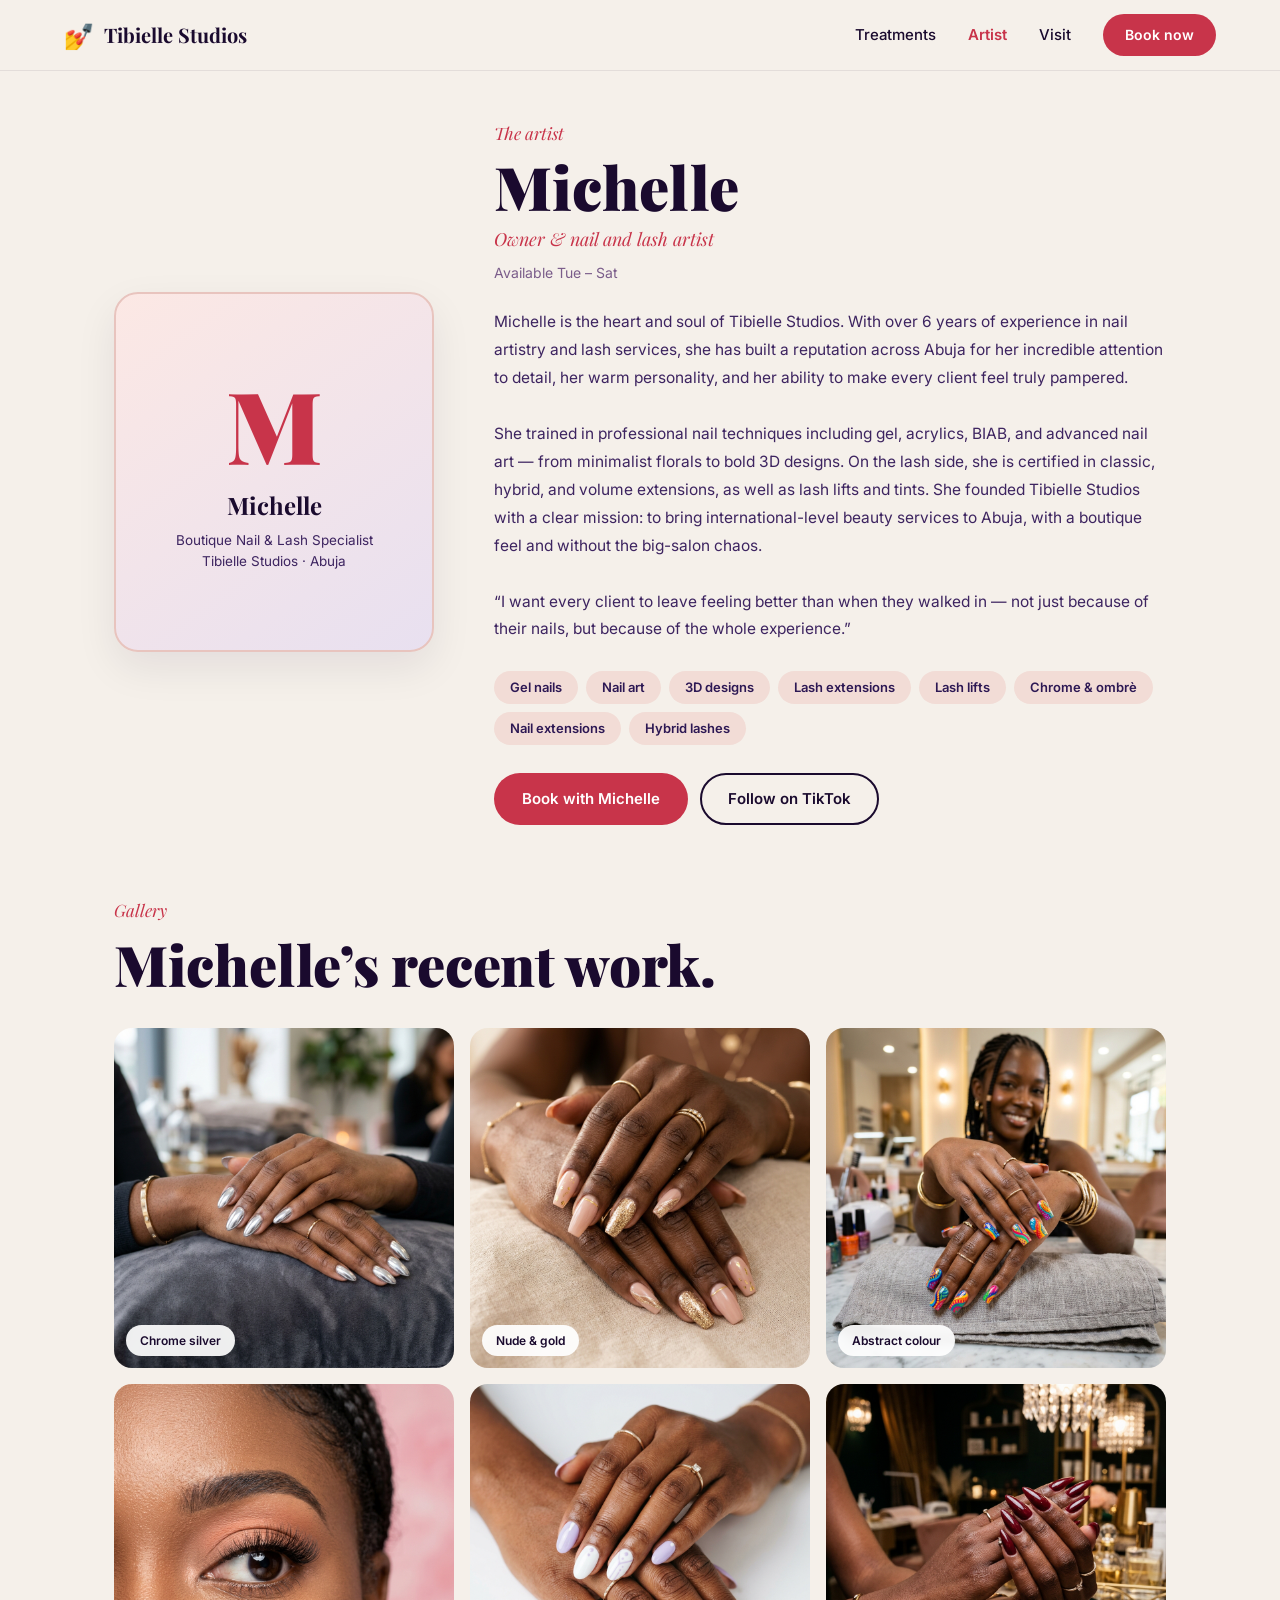
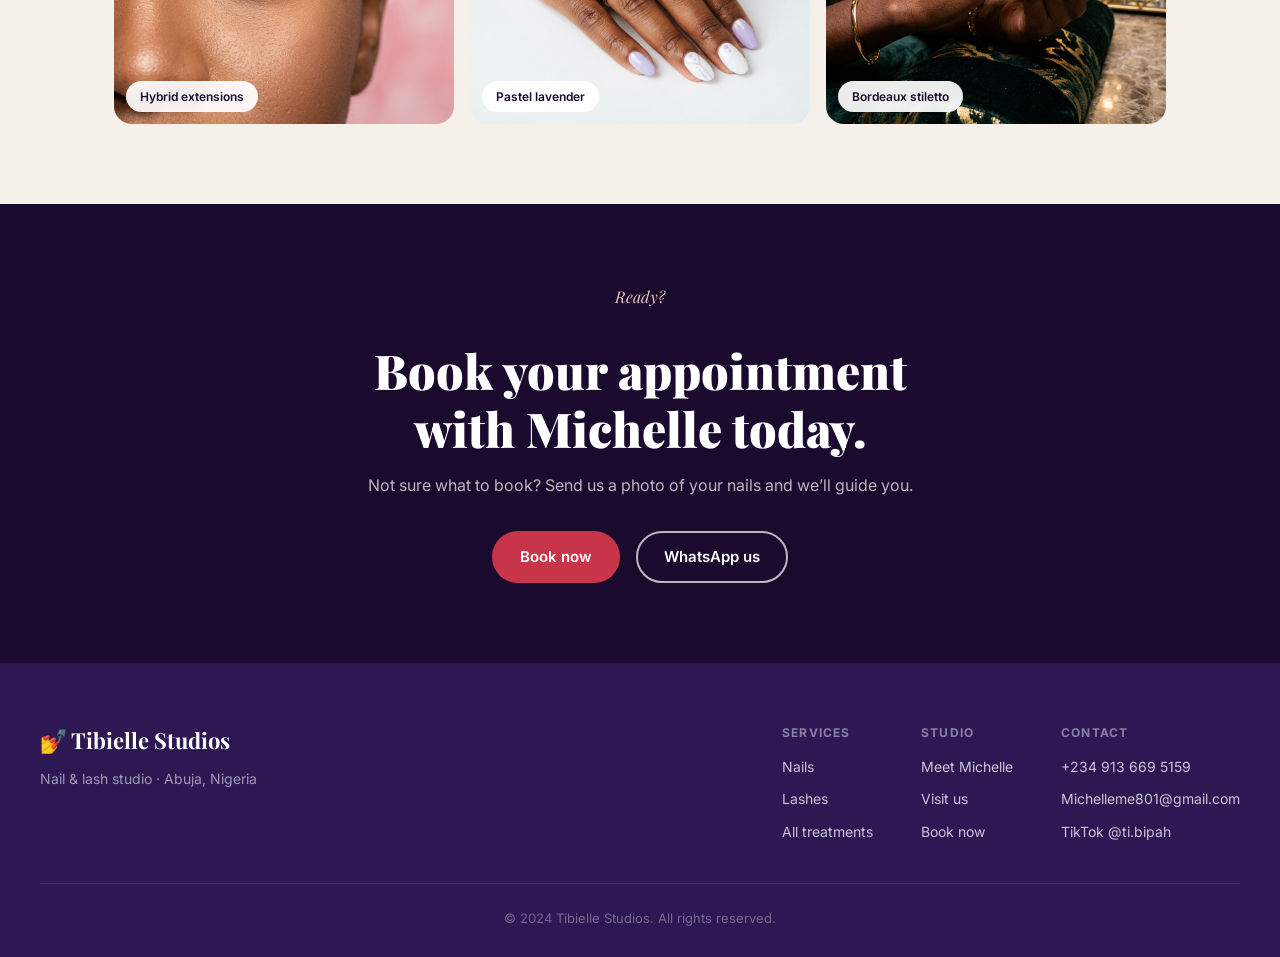
==== artist.html @ 49bf642e "Initial commit for Tibielle Studios Abuja" ====
<!DOCTYPE html>
<html lang="en">
<head>
  <meta charset="UTF-8"/>
  <meta name="viewport" content="width=device-width, initial-scale=1.0"/>
  <title>Meet Michelle – Tibielle Studios Abuja</title>
  <meta name="description" content="Meet Michelle, the owner and nail and lash artist behind Tibielle Studios Abuja. Over 6 years of experience in gel nails, nail art, and lash extensions."/>
  <link rel="preconnect" href="https://fonts.googleapis.com"/>
  <link rel="preconnect" href="https://fonts.gstatic.com" crossorigin/>
  <link href="https://fonts.googleapis.com/css2?family=Playfair+Display:ital,wght@0,400;0,700;0,900;1,400;1,700&family=Inter:wght@300;400;500;600&display=swap" rel="stylesheet"/>
  <link rel="stylesheet" href="style.css"/>
</head>
<body>
  <nav class="navbar" id="navbar">
    <div class="nav-container">
      <a href="index.html" class="nav-logo">
        <span class="logo-icon">&#x1F485;</span>
        <span class="logo-text">Tibielle Studios</span>
      </a>
      <div class="nav-links">
        <a href="treatments.html" class="nav-link">Treatments</a>
        <a href="artist.html" class="nav-link">Artist</a>
        <a href="visit.html" class="nav-link">Visit</a>
        <a href="mailto:Michelleme801@gmail.com?subject=Booking Request" class="nav-cta">Book now</a>
      </div>
      <button class="nav-hamburger" id="hamburger" aria-label="Menu">
        <span></span><span></span><span></span>
      </button>
    </div>
    <div class="mobile-menu" id="mobileMenu">
      <a href="treatments.html">Treatments</a>
      <a href="artist.html">Artist</a>
      <a href="visit.html">Visit</a>
      <a href="mailto:Michelleme801@gmail.com?subject=Booking Request" class="mobile-cta">Book now</a>
    </div>
  </nav>

  <div class="artist-page">
    <div class="artist-page-hero">
      <div class="artist-page-badge">
        <span class="monogram-letter">M</span>
        <h3>Michelle</h3>
        <p>Boutique Nail &amp; Lash Specialist<br/>Tibielle Studios &middot; Abuja</p>
      </div>
      <div class="artist-page-info">
        <p class="section-eyebrow">The artist</p>
        <h1>Michelle</h1>
        <p class="artist-role-tag">Owner &amp; nail and lash artist</p>
        <p class="artist-avail">Available Tue &ndash; Sat</p>
        <p class="artist-bio-long">
          Michelle is the heart and soul of Tibielle Studios. With over 6 years of experience in nail artistry and lash services, she has built a reputation across Abuja for her incredible attention to detail, her warm personality, and her ability to make every client feel truly pampered.
        </p>
        <p class="artist-bio-long">
          She trained in professional nail techniques including gel, acrylics, BIAB, and advanced nail art — from minimalist florals to bold 3D designs. On the lash side, she is certified in classic, hybrid, and volume extensions, as well as lash lifts and tints. She founded Tibielle Studios with a clear mission: to bring international-level beauty services to Abuja, with a boutique feel and without the big-salon chaos.
        </p>
        <p class="artist-bio-long">
          &ldquo;I want every client to leave feeling better than when they walked in &mdash; not just because of their nails, but because of the whole experience.&rdquo;
        </p>
        <div class="artist-specialties">
          <span class="specialty-tag">Gel nails</span>
          <span class="specialty-tag">Nail art</span>
          <span class="specialty-tag">3D designs</span>
          <span class="specialty-tag">Lash extensions</span>
          <span class="specialty-tag">Lash lifts</span>
          <span class="specialty-tag">Chrome &amp; ombr&egrave;</span>
          <span class="specialty-tag">Nail extensions</span>
          <span class="specialty-tag">Hybrid lashes</span>
        </div>
        <div style="display:flex;gap:12px;flex-wrap:wrap;">
          <a href="mailto:Michelleme801@gmail.com?subject=Booking Request – Tibielle Studios" class="btn-primary">Book with Michelle</a>
          <a href="https://www.tiktok.com/@ti.bipah" target="_blank" rel="noopener noreferrer" class="btn-outline">Follow on TikTok</a>
        </div>
      </div>
    </div>

    <section style="margin-top:40px;">
      <p class="section-eyebrow">Gallery</p>
      <h2 class="section-title" style="margin-bottom:32px;">Michelle&rsquo;s recent work.</h2>
      <div class="gallery-grid">
        <div class="gallery-item"><img src="gallery_1.jpg" alt="Chrome silver nails"/><span class="gallery-label">Chrome silver</span></div>
        <div class="gallery-item"><img src="gallery_2.jpg" alt="Nude and gold nails"/><span class="gallery-label">Nude &amp; gold</span></div>
        <div class="gallery-item"><img src="gallery_3.jpg" alt="Abstract nail art"/><span class="gallery-label">Abstract colour</span></div>
        <div class="gallery-item"><img src="gallery_4.jpg" alt="Hybrid lashes"/><span class="gallery-label">Hybrid extensions</span></div>
        <div class="gallery-item"><img src="gallery_5.jpg" alt="Lavender nails"/><span class="gallery-label">Pastel lavender</span></div>
        <div class="gallery-item"><img src="gallery_6.jpg" alt="Burgundy nails"/><span class="gallery-label">Bordeaux stiletto</span></div>
      </div>
    </section>
  </div>

  <section class="cta-band">
    <div class="cta-content">
      <p class="section-eyebrow">Ready?</p>
      <h2>Book your appointment<br/>with Michelle today.</h2>
      <p>Not sure what to book? Send us a photo of your nails and we&rsquo;ll guide you.</p>
      <div class="cta-actions">
        <a href="mailto:Michelleme801@gmail.com?subject=Booking Request – Tibielle Studios" class="btn-primary">Book now</a>
        <a href="https://wa.me/2349136695159" target="_blank" rel="noopener noreferrer" class="btn-outline-light">WhatsApp us</a>
      </div>
    </div>
  </section>

  <footer class="footer">
    <div class="footer-top">
      <div class="footer-brand">
        <a href="index.html" class="footer-logo">&#x1F485; Tibielle Studios</a>
        <p>Nail &amp; lash studio &middot; Abuja, Nigeria</p>
      </div>
      <div class="footer-links">
        <div class="footer-col">
          <h5>Services</h5>
          <a href="treatments.html#nails">Nails</a>
          <a href="treatments.html#lashes">Lashes</a>
          <a href="treatments.html">All treatments</a>
        </div>
        <div class="footer-col">
          <h5>Studio</h5>
          <a href="artist.html">Meet Michelle</a>
          <a href="visit.html">Visit us</a>
          <a href="mailto:Michelleme801@gmail.com?subject=Booking Request">Book now</a>
        </div>
        <div class="footer-col">
          <h5>Contact</h5>
          <a href="tel:+2349136695159">+234 913 669 5159</a>
          <a href="mailto:Michelleme801@gmail.com">Michelleme801@gmail.com</a>
          <a href="https://www.tiktok.com/@ti.bipah" target="_blank" rel="noopener noreferrer">TikTok @ti.bipah</a>
        </div>
      </div>
    </div>
    <div class="footer-bottom">
      <p>&copy; 2024 Tibielle Studios. All rights reserved.</p>
    </div>
  </footer>
  <script src="main.js"></script>
</body>
</html>
---- style.css ----
/* =============================================
   TIBIELLE STUDIOS – style.css
   Nigerian nail & lash studio website
   ============================================= */

*, *::before, *::after { box-sizing: border-box; margin: 0; padding: 0; }

:root {
  --cream:   #f5f0ea;
  --blush:   #f2dcd6;
  --rose:    #e8c4be;
  --pink-bg: #f9d4ce;
  --card-bg: #fce8e4;
  --purple-bg: #e8e0f0;
  --dark:    #1a0a2e;
  --dark-mid: #2d1854;
  --accent:  #c8344a;
  --accent-hover: #a82038;
  --text-body: #3d2460;
  --text-light: #7a5c8a;
  --white: #ffffff;
  --font-serif: 'Playfair Display', Georgia, serif;
  --font-sans:  'Inter', system-ui, sans-serif;
  --radius: 18px;
  --radius-sm: 10px;
  --shadow: 0 4px 24px rgba(26,10,46,0.08);
  --shadow-hover: 0 8px 40px rgba(26,10,46,0.15);
}

html { scroll-behavior: smooth; }

body {
  font-family: var(--font-sans);
  background-color: var(--cream);
  color: var(--dark);
  overflow-x: hidden;
  line-height: 1.6;
}

img { display: block; width: 100%; height: 100%; object-fit: cover; }
a { text-decoration: none; color: inherit; }

/* ---- BUTTONS ---- */
.btn-primary {
  display: inline-flex; align-items: center; justify-content: center;
  background: var(--accent); color: var(--white);
  padding: 13px 28px; border-radius: 50px;
  font-family: var(--font-sans); font-weight: 600; font-size: 15px;
  transition: background 0.25s, transform 0.2s, box-shadow 0.25s;
  border: none; cursor: pointer;
}
.btn-primary:hover {
  background: var(--accent-hover); transform: translateY(-2px);
  box-shadow: 0 6px 20px rgba(200,52,74,0.35);
}
.btn-outline {
  display: inline-flex; align-items: center; justify-content: center;
  background: transparent; color: var(--dark);
  padding: 12px 26px; border-radius: 50px;
  font-family: var(--font-sans); font-weight: 600; font-size: 15px;
  border: 2px solid var(--dark);
  transition: background 0.25s, color 0.25s, transform 0.2s;
}
.btn-outline:hover { background: var(--dark); color: var(--white); transform: translateY(-2px); }
.btn-outline-dark {
  display: inline-flex; align-items: center; justify-content: center;
  background: transparent; color: var(--dark);
  padding: 11px 24px; border-radius: 50px;
  font-family: var(--font-sans); font-weight: 600; font-size: 14px;
  border: 2px solid var(--dark);
  transition: background 0.25s, color 0.25s, transform 0.2s;
  white-space: nowrap;
}
.btn-outline-dark:hover { background: var(--dark); color: var(--white); transform: translateY(-2px); }
.btn-outline-light {
  display: inline-flex; align-items: center; justify-content: center;
  background: transparent; color: var(--white);
  padding: 12px 26px; border-radius: 50px;
  font-family: var(--font-sans); font-weight: 600; font-size: 15px;
  border: 2px solid rgba(255,255,255,0.7);
  transition: background 0.25s, transform 0.2s;
}
.btn-outline-light:hover { background: rgba(255,255,255,0.15); transform: translateY(-2px); }

/* ---- SHARED TEXT ---- */
.section-eyebrow {
  font-family: var(--font-serif); font-style: italic;
  color: var(--accent); font-size: 17px; margin-bottom: 8px;
}
.section-title {
  font-family: var(--font-serif); font-weight: 900;
  font-size: clamp(32px, 5vw, 56px);
  color: var(--dark); line-height: 1.15;
  margin-bottom: 16px;
}

/* =============================================
   NAVBAR
   ============================================= */
.navbar {
  position: fixed; top: 0; left: 0; right: 0; z-index: 100;
  background: rgba(245,240,234,0.92);
  backdrop-filter: blur(12px);
  border-bottom: 1px solid rgba(26,10,46,0.08);
  transition: box-shadow 0.3s;
}
.navbar.scrolled { box-shadow: var(--shadow); }
.nav-container {
  max-width: 1200px; margin: 0 auto;
  display: flex; align-items: center; justify-content: space-between;
  padding: 14px 24px;
}
.nav-logo {
  display: flex; align-items: center; gap: 10px;
  font-family: var(--font-serif); font-size: 20px; font-weight: 700;
  color: var(--dark); transition: opacity 0.2s;
}
.nav-logo:hover { opacity: 0.75; }
.logo-icon { font-size: 24px; }
.nav-links { display: flex; align-items: center; gap: 32px; }
.nav-link {
  font-size: 15px; font-weight: 500; color: var(--dark);
  transition: color 0.2s; position: relative;
}
.nav-link::after {
  content: ''; position: absolute; bottom: -2px; left: 0; right: 0;
  height: 2px; background: var(--accent); transform: scaleX(0);
  transition: transform 0.25s;
}
.nav-link:hover { color: var(--accent); }
.nav-link:hover::after { transform: scaleX(1); }
.nav-cta {
  background: var(--accent); color: var(--white);
  padding: 10px 22px; border-radius: 50px;
  font-size: 14px; font-weight: 600;
  transition: background 0.25s, transform 0.2s;
}
.nav-cta:hover { background: var(--accent-hover); transform: translateY(-1px); }

.nav-hamburger {
  display: none; flex-direction: column; gap: 5px;
  background: none; border: none; cursor: pointer; padding: 4px;
}
.nav-hamburger span {
  display: block; width: 22px; height: 2px;
  background: var(--dark); border-radius: 2px;
  transition: transform 0.3s, opacity 0.3s;
}
.mobile-menu {
  display: none; flex-direction: column; gap: 0;
  background: var(--cream); border-top: 1px solid rgba(26,10,46,0.08);
  padding: 12px 24px 20px;
  animation: slideDown 0.25s ease;
}
.mobile-menu a {
  padding: 13px 0; font-size: 16px; font-weight: 500;
  border-bottom: 1px solid rgba(26,10,46,0.06);
  color: var(--dark); transition: color 0.2s;
}
.mobile-menu a:hover { color: var(--accent); }
.mobile-menu .mobile-cta {
  margin-top: 12px; background: var(--accent); color: var(--white);
  text-align: center; padding: 13px; border-radius: 50px;
  border-bottom: none; font-weight: 600;
}
@keyframes slideDown { from { opacity:0; transform: translateY(-8px); } to { opacity:1; transform:translateY(0); } }

/* =============================================
   HERO
   ============================================= */
.hero {
  min-height: 100vh; padding-top: 80px;
  display: flex; align-items: center;
  max-width: 1200px; margin: 0 auto;
  padding-left: 24px; padding-right: 24px;
  gap: 48px;
}
.hero-content { flex: 1; max-width: 560px; }
.open-badge {
  display: inline-flex; align-items: center; gap: 8px;
  background: var(--white); border: 1px solid rgba(26,10,46,0.1);
  padding: 8px 16px; border-radius: 50px;
  font-size: 14px; font-weight: 500; margin-bottom: 20px;
}
.open-dot {
  width: 8px; height: 8px; border-radius: 50%;
  background: #22c55e; box-shadow: 0 0 0 3px rgba(34,197,94,0.25);
  animation: pulse 2s infinite;
}
@keyframes pulse { 0%,100% { box-shadow: 0 0 0 3px rgba(34,197,94,0.25); } 50% { box-shadow: 0 0 0 6px rgba(34,197,94,0.1); } }
.hero-sub {
  font-family: var(--font-serif); font-style: italic;
  color: var(--accent); font-size: 18px; margin-bottom: 12px;
}
.hero-title {
  font-family: var(--font-serif); font-weight: 900;
  font-size: clamp(40px, 6vw, 72px);
  color: var(--dark); line-height: 1.1; margin-bottom: 20px;
}
.hero-desc {
  font-size: 16px; color: var(--text-body);
  line-height: 1.7; margin-bottom: 32px; max-width: 460px;
}
.hero-actions { display: flex; gap: 12px; flex-wrap: wrap; margin-bottom: 20px; }
.hero-note {
  display: flex; align-items: center; gap: 8px;
  font-size: 13px; color: var(--text-light);
}
.dot-red { width: 8px; height: 8px; border-radius: 50%; background: var(--accent); flex-shrink: 0; }

.hero-image-wrap {
  flex: 1; max-width: 520px; position: relative;
  border-radius: 24px; overflow: visible;
}
.hero-img {
  border-radius: 24px; aspect-ratio: 3/4;
  object-fit: cover; width: 100%;
  box-shadow: 0 20px 60px rgba(26,10,46,0.15);
  transition: transform 0.4s;
}
.hero-img:hover { transform: scale(1.01); }
.hero-badge {
  position: absolute; top: 40px; left: -30px; z-index: 10;
  background: var(--accent); color: var(--white);
  border-radius: 50%; width: 110px; height: 110px;
  display: flex; flex-direction: column; align-items: center; justify-content: center;
  box-shadow: 0 8px 24px rgba(200,52,74,0.35);
  animation: float 3s ease-in-out infinite;
}
@keyframes float { 0%,100% { transform: translateY(0); } 50% { transform: translateY(-8px); } }
.badge-label { font-size: 9px; font-weight: 700; letter-spacing: 1px; text-transform: uppercase; }
.badge-price { font-family: var(--font-serif); font-size: 28px; font-weight: 900; line-height: 1; }

/* =============================================
   MARQUEE
   ============================================= */
.marquee-section {
  background: var(--blush); padding: 18px 0;
  display: flex; align-items: center; gap: 20px;
  overflow: hidden;
}
.marquee-label {
  font-family: var(--font-serif); font-style: italic;
  font-size: 16px; color: var(--dark-mid);
  white-space: nowrap; padding-left: 32px; flex-shrink: 0;
}
.marquee-track { overflow: hidden; flex: 1; }
.marquee-inner {
  display: flex; gap: 0; white-space: nowrap;
  animation: marquee 28s linear infinite;
}
.marquee-inner span {
  padding: 0 24px; font-size: 14px; font-weight: 500; color: var(--text-body);
  border-right: 1px solid rgba(26,10,46,0.12);
}
@keyframes marquee { from { transform: translateX(0); } to { transform: translateX(-50%); } }

/* =============================================
   SERVICES SECTION
   ============================================= */
.services-section {
  max-width: 1200px; margin: 0 auto;
  padding: 80px 24px;
}
.services-grid {
  display: grid; grid-template-columns: 1fr 1fr;
  gap: 24px; margin-top: 32px;
}
.service-card {
  background: var(--card-bg); border-radius: var(--radius);
  overflow: hidden; transition: transform 0.3s, box-shadow 0.3s;
  display: flex; flex-direction: column;
}
.service-card:hover { transform: translateY(-6px); box-shadow: var(--shadow-hover); }
.service-img-wrap { height: 240px; overflow: hidden; }
.service-img-wrap img { transition: transform 0.4s; }
.service-card:hover .service-img-wrap img { transform: scale(1.05); }
.service-info { padding: 24px; flex: 1; display: flex; flex-direction: column; gap: 8px; }
.service-info h3 {
  font-family: var(--font-serif); font-weight: 700;
  font-size: 22px; color: var(--dark);
}
.service-info p { font-size: 14px; color: var(--text-body); line-height: 1.6; }
.service-footer {
  display: flex; justify-content: space-between; align-items: center;
  margin-top: auto; padding-top: 16px;
}
.service-price { font-family: var(--font-serif); font-weight: 700; color: var(--accent); font-size: 18px; }
.service-link { font-size: 14px; font-weight: 600; color: var(--dark); transition: color 0.2s; }
.service-link:hover { color: var(--accent); }

/* =============================================
   POPULAR TREATMENTS
   ============================================= */
.popular-section {
  background: var(--purple-bg); padding: 80px 0;
}
.popular-header {
  max-width: 1200px; margin: 0 auto;
  padding: 0 24px; display: flex;
  justify-content: space-between; align-items: flex-end;
  margin-bottom: 36px; gap: 16px;
}
.popular-title {
  font-family: var(--font-serif); font-weight: 900;
  font-size: clamp(28px, 4.5vw, 48px); color: var(--dark); line-height: 1.2;
}
.popular-grid {
  max-width: 1200px; margin: 0 auto;
  padding: 0 24px;
  display: grid; grid-template-columns: repeat(3, 1fr);
  gap: 18px;
}
.popular-card {
  background: var(--white); border-radius: var(--radius);
  padding: 24px; display: flex; flex-direction: column; gap: 10px;
  transition: transform 0.3s, box-shadow 0.3s;
}
.popular-card:hover { transform: translateY(-4px); box-shadow: var(--shadow-hover); }
.popular-card h4 {
  font-family: var(--font-serif); font-weight: 700;
  font-size: 18px; color: var(--dark);
}
.popular-card p { font-size: 13.5px; color: var(--text-body); line-height: 1.6; flex: 1; }
.popular-footer {
  display: flex; justify-content: space-between; align-items: center;
  margin-top: auto; padding-top: 12px;
}
.popular-price { font-family: var(--font-serif); font-weight: 700; color: var(--accent); font-size: 20px; }
.popular-time {
  background: var(--blush); padding: 5px 12px; border-radius: 50px;
  font-size: 12px; font-weight: 600; color: var(--text-body);
}

/* =============================================
   ARTIST SECTION
   ============================================= */
.artist-section {
  max-width: 1200px; margin: 0 auto; padding: 80px 24px;
}
.artist-header {
  display: flex; flex-wrap: wrap; align-items: flex-end;
  justify-content: space-between; gap: 16px; margin-bottom: 48px;
}
.artist-card-single {
  background: var(--card-bg); border-radius: var(--radius);
  display: flex; align-items: center; gap: 48px; padding: 48px;
  transition: box-shadow 0.3s;
}
.artist-avatar {
  width: 200px; height: 200px; border-radius: 50%;
  flex-shrink: 0;
}
.artist-monogram {
  width: 200px; height: 200px; border-radius: 50%;
  background: linear-gradient(135deg, #fce8e4 0%, #e8e0f0 100%);
  display: flex; flex-direction: column; align-items: center; justify-content: center;
  border: 4px solid var(--white);
  box-shadow: 0 10px 30px rgba(26,10,46,0.1);
  flex-shrink: 0; color: var(--dark); text-align: center;
}
.monogram-letter {
  font-family: var(--font-serif); font-size: 72px; font-weight: 900;
  color: var(--accent); line-height: 1; margin-bottom: 2px;
}
.monogram-subtitle {
  font-size: 11px; font-weight: 700; text-transform: uppercase;
  letter-spacing: 2px; color: var(--text-body);
}
.artist-page-badge {
  width: 320px; height: 360px; border-radius: 24px;
  background: linear-gradient(145deg, var(--card-bg) 0%, var(--purple-bg) 100%);
  display: flex; flex-direction: column; align-items: center; justify-content: center;
  padding: 36px 28px; text-align: center; border: 2px solid var(--rose);
  flex-shrink: 0; box-shadow: 0 16px 40px rgba(26,10,46,0.08);
}
.artist-page-badge .monogram-letter {
  font-family: var(--font-serif); font-size: 100px; font-weight: 900;
  color: var(--accent); line-height: 1; margin-bottom: 12px;
}
.artist-page-badge h3 {
  font-family: var(--font-serif); font-size: 24px; font-weight: 700;
  color: var(--dark); margin-bottom: 6px;
}
.artist-page-badge p {
  font-size: 13.5px; color: var(--text-body); line-height: 1.5;
}
.artist-details h3 {
  font-family: var(--font-serif); font-weight: 900;
  font-size: 32px; color: var(--dark); margin-bottom: 4px;
}
.artist-role {
  font-family: var(--font-serif); font-style: italic;
  color: var(--accent); font-size: 17px; margin-bottom: 4px;
}
.artist-schedule { font-size: 14px; color: var(--text-light); margin-bottom: 16px; }
.artist-bio { font-size: 15px; color: var(--text-body); line-height: 1.7; margin-bottom: 24px; }

/* =============================================
   GALLERY
   ============================================= */
.gallery-section { max-width: 1200px; margin: 0 auto; padding: 80px 24px; }
.gallery-header {
  display: flex; flex-wrap: wrap; align-items: flex-end;
  justify-content: space-between; gap: 16px; margin-bottom: 32px;
}
.gallery-title {
  font-family: var(--font-serif); font-weight: 900;
  font-size: clamp(32px, 5vw, 52px); color: var(--dark);
}
.gallery-grid {
  display: grid;
  grid-template-columns: repeat(3, 1fr);
  grid-template-rows: auto auto;
  gap: 16px;
}
.gallery-item {
  border-radius: var(--radius); overflow: hidden;
  position: relative; aspect-ratio: 1/1;
  transition: transform 0.3s, box-shadow 0.3s;
}
.gallery-item:hover { transform: scale(1.02); box-shadow: var(--shadow-hover); z-index: 2; }
.gallery-item img { height: 100%; transition: transform 0.4s; }
.gallery-item:hover img { transform: scale(1.06); }
.gallery-label {
  position: absolute; bottom: 12px; left: 12px;
  background: rgba(255,255,255,0.92); backdrop-filter: blur(4px);
  padding: 6px 14px; border-radius: 50px;
  font-size: 12px; font-weight: 600; color: var(--dark);
}

/* =============================================
   CTA BAND
   ============================================= */
.cta-band {
  background: var(--dark); padding: 80px 24px;
  text-align: center;
}
.cta-content { max-width: 600px; margin: 0 auto; }
.cta-band .section-eyebrow { color: var(--rose); }
.cta-band h2 {
  font-family: var(--font-serif); font-weight: 900;
  font-size: clamp(28px, 4.5vw, 48px); color: var(--white);
  margin: 8px 0 16px; line-height: 1.2;
}
.cta-band p { font-size: 16px; color: rgba(255,255,255,0.7); margin-bottom: 32px; }
.cta-actions { display: flex; justify-content: center; gap: 16px; flex-wrap: wrap; }

/* =============================================
   FOOTER
   ============================================= */
.footer {
  background: var(--dark-mid); padding: 60px 24px 28px;
}
.footer-top {
  max-width: 1200px; margin: 0 auto;
  display: flex; gap: 60px; flex-wrap: wrap;
  padding-bottom: 40px;
  border-bottom: 1px solid rgba(255,255,255,0.1);
  margin-bottom: 24px;
}
.footer-brand { flex: 1; min-width: 200px; }
.footer-logo {
  font-family: var(--font-serif); font-size: 22px; font-weight: 700;
  color: var(--white); display: flex; align-items: center; gap: 8px;
  margin-bottom: 10px;
}
.footer-brand p { font-size: 14px; color: rgba(255,255,255,0.55); }
.footer-links { display: flex; gap: 48px; flex-wrap: wrap; }
.footer-col { display: flex; flex-direction: column; gap: 10px; }
.footer-col h5 {
  font-size: 12px; font-weight: 700; text-transform: uppercase;
  letter-spacing: 1.2px; color: rgba(255,255,255,0.45); margin-bottom: 4px;
}
.footer-col a {
  font-size: 14px; color: rgba(255,255,255,0.75);
  transition: color 0.2s;
}
.footer-col a:hover { color: var(--white); }
.footer-bottom {
  max-width: 1200px; margin: 0 auto;
  font-size: 13px; color: rgba(255,255,255,0.35); text-align: center;
}

/* =============================================
   TREATMENTS PAGE
   ============================================= */
.page-hero {
  background: var(--cream);
  padding: 120px 24px 60px;
  max-width: 1200px; margin: 0 auto;
  display: flex; align-items: flex-start; gap: 48px;
}
.page-hero-left { flex: 1; }
.page-hero-right {
  background: var(--card-bg); border-radius: var(--radius);
  padding: 32px; max-width: 360px; width: 100%;
}
.page-hero-right h3 {
  font-family: var(--font-serif); font-weight: 700;
  font-size: 22px; margin-bottom: 16px; color: var(--dark);
}
.page-hero-right ul { list-style: none; display: flex; flex-direction: column; gap: 12px; }
.page-hero-right li {
  display: flex; gap: 10px; font-size: 14px;
  color: var(--text-body); align-items: flex-start; line-height: 1.5;
}
.page-hero-right li::before { content: "●"; color: var(--accent); flex-shrink: 0; font-size: 10px; margin-top: 3px; }
.page-hero-right .btn-primary { width: 100%; margin-top: 20px; justify-content: center; }

.treatments-body { max-width: 1200px; margin: 0 auto; padding: 0 24px 80px; }
.treatment-category { margin-bottom: 56px; }
.treatment-category-title {
  font-family: var(--font-serif); font-style: italic;
  color: var(--accent); font-size: 18px; margin-bottom: 16px;
}
.treatment-category h2 {
  font-family: var(--font-serif); font-weight: 900;
  font-size: clamp(28px, 4vw, 42px); color: var(--dark);
  margin-bottom: 28px; line-height: 1.15;
}
.treatment-grid { display: grid; grid-template-columns: 1fr 1fr; gap: 16px; }
.treatment-card {
  background: var(--purple-bg); border-radius: var(--radius);
  padding: 28px; transition: transform 0.3s, box-shadow 0.3s;
}
.treatment-card:hover { transform: translateY(-3px); box-shadow: var(--shadow-hover); }
.treatment-card-header {
  display: flex; justify-content: space-between;
  align-items: flex-start; margin-bottom: 10px;
}
.treatment-card h4 {
  font-family: var(--font-serif); font-weight: 700;
  font-size: 18px; color: var(--dark); max-width: 75%;
}
.treatment-card .t-price {
  font-family: var(--font-serif); font-weight: 700;
  color: var(--accent); font-size: 20px; white-space: nowrap;
}
.t-time {
  display: inline-block; background: var(--blush);
  padding: 4px 12px; border-radius: 50px;
  font-size: 12px; font-weight: 600; color: var(--text-body);
  margin-bottom: 12px;
}
.treatment-card p { font-size: 14px; color: var(--text-body); line-height: 1.6; margin-bottom: 14px; }
.aftercare-block {
  background: var(--blush); border-radius: 10px;
  padding: 12px 14px;
}
.aftercare-block span {
  display: block; font-size: 10px; font-weight: 700;
  letter-spacing: 1.5px; text-transform: uppercase;
  color: var(--accent); margin-bottom: 4px;
}
.aftercare-block p { font-size: 13px; color: var(--text-body); margin: 0; }

/* =============================================
   ARTIST PAGE
   ============================================= */
.artist-page {
  max-width: 1100px; margin: 0 auto;
  padding: 120px 24px 80px;
}
.artist-page-hero {
  display: flex; gap: 60px; align-items: center;
  margin-bottom: 72px;
}
.artist-page-img {
  width: 320px; height: 380px; border-radius: 24px; overflow: hidden;
  flex-shrink: 0; box-shadow: 0 16px 48px rgba(26,10,46,0.15);
}
.artist-page-info {}
.artist-page-info .section-eyebrow { margin-bottom: 6px; }
.artist-page-info h1 {
  font-family: var(--font-serif); font-weight: 900;
  font-size: clamp(36px, 5vw, 60px); color: var(--dark);
  line-height: 1.1; margin-bottom: 6px;
}
.artist-role-tag {
  font-family: var(--font-serif); font-style: italic;
  color: var(--accent); font-size: 18px; margin-bottom: 8px;
}
.artist-avail {
  font-size: 14px; color: var(--text-light); margin-bottom: 24px;
}
.artist-bio-long {
  font-size: 15.5px; color: var(--text-body);
  line-height: 1.8; margin-bottom: 28px;
}
.artist-specialties {
  display: flex; flex-wrap: wrap; gap: 8px; margin-bottom: 28px;
}
.specialty-tag {
  background: var(--blush); color: var(--dark-mid);
  padding: 6px 16px; border-radius: 50px;
  font-size: 13px; font-weight: 600;
}

/* =============================================
   VISIT PAGE
   ============================================= */
.visit-page { max-width: 1200px; margin: 0 auto; padding: 120px 24px 80px; }
.visit-grid { display: grid; grid-template-columns: 1fr 1fr; gap: 40px; margin-top: 48px; }
.visit-info-card {
  background: var(--card-bg); border-radius: var(--radius);
  padding: 36px;
}
.visit-info-card h3 {
  font-family: var(--font-serif); font-weight: 700;
  font-size: 22px; color: var(--dark); margin-bottom: 16px;
}
.visit-detail {
  display: flex; gap: 14px; margin-bottom: 16px; align-items: flex-start;
}
.visit-detail-icon { font-size: 20px; flex-shrink: 0; line-height: 1.4; }
.visit-detail-text h4 { font-size: 14px; font-weight: 600; color: var(--dark); margin-bottom: 2px; }
.visit-detail-text p, .visit-detail-text a {
  font-size: 14px; color: var(--text-body); line-height: 1.5;
}
.visit-detail-text a:hover { color: var(--accent); }
.hours-table { width: 100%; border-collapse: collapse; margin-top: 8px; }
.hours-table tr { border-bottom: 1px solid rgba(26,10,46,0.08); }
.hours-table td {
  padding: 8px 0; font-size: 14px; color: var(--text-body);
}
.hours-table td:last-child { text-align: right; font-weight: 600; }
.map-placeholder {
  background: var(--purple-bg); border-radius: var(--radius);
  height: 380px; display: flex; align-items: center; justify-content: center;
  flex-direction: column; gap: 12px; color: var(--text-light);
}
.map-placeholder span { font-size: 40px; }
.map-placeholder p { font-size: 15px; font-weight: 500; }

/* =============================================
   RESPONSIVE
   ============================================= */
@media (max-width: 900px) {
  .nav-links { display: none; }
  .nav-hamburger { display: flex; }
  .mobile-menu.open { display: flex; }

  .hero { flex-direction: column; min-height: auto; padding-top: 100px; padding-bottom: 40px; }
  .hero-content { max-width: 100%; }
  .hero-image-wrap { max-width: 100%; }
  .hero-badge { left: 10px; top: 20px; width: 90px; height: 90px; }
  .badge-price { font-size: 22px; }

  .services-grid { grid-template-columns: 1fr; }
  .popular-grid { grid-template-columns: 1fr 1fr; }
  .gallery-grid { grid-template-columns: 1fr 1fr; }

  .artist-card-single { flex-direction: column; align-items: flex-start; gap: 24px; padding: 28px; }
  .artist-avatar { width: 160px; height: 160px; }

  .page-hero { flex-direction: column; }
  .page-hero-right { max-width: 100%; }
  .treatment-grid { grid-template-columns: 1fr; }

  .artist-page-hero { flex-direction: column; }
  .artist-page-img { width: 100%; height: 300px; }

  .visit-grid { grid-template-columns: 1fr; }
  .footer-top { flex-direction: column; gap: 32px; }
  .footer-links { gap: 28px; }
}

@media (max-width: 600px) {
  .popular-grid { grid-template-columns: 1fr; }
  .gallery-grid { grid-template-columns: 1fr; }
  .popular-header { flex-direction: column; align-items: flex-start; }
  .artist-header { flex-direction: column; align-items: flex-start; }
  .gallery-header { flex-direction: column; align-items: flex-start; }
  .page-hero { padding-top: 100px; }
  .hero-title { font-size: 38px; }
  .cta-band h2 { font-size: 26px; }
}
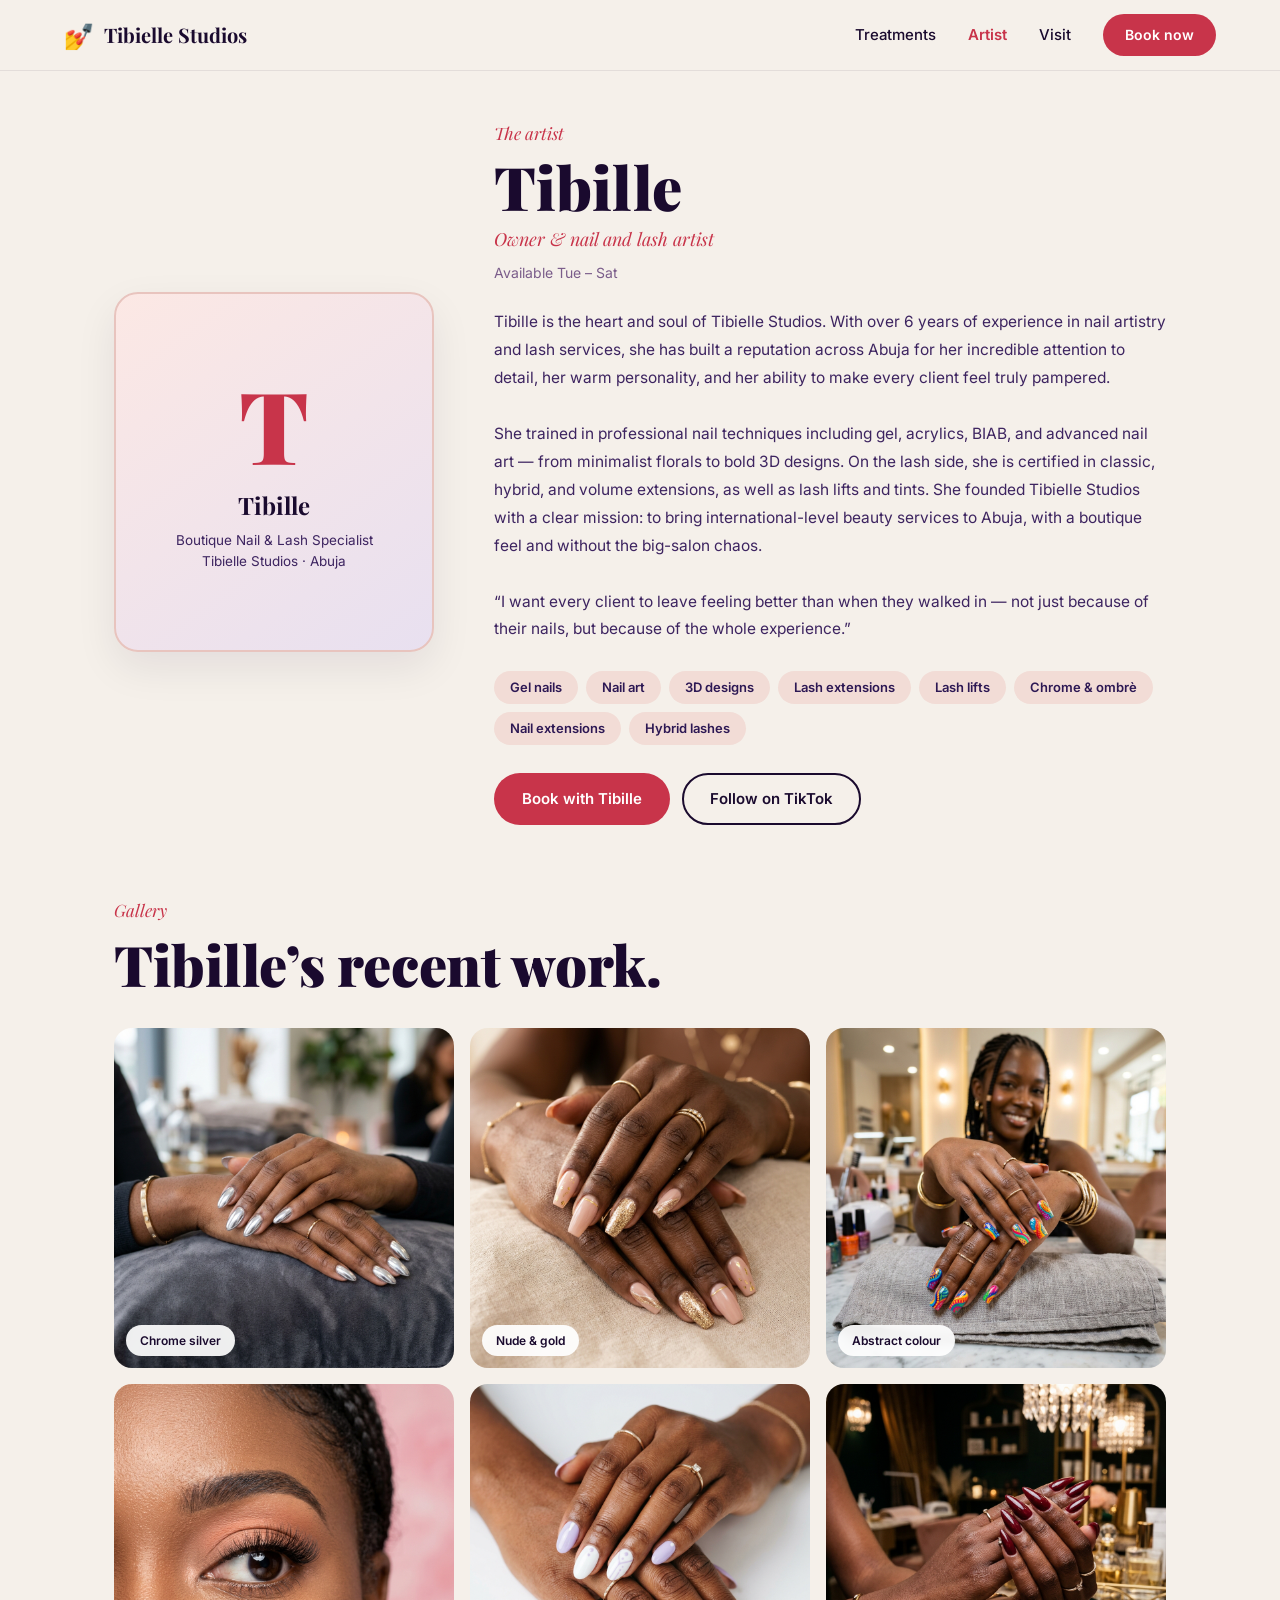
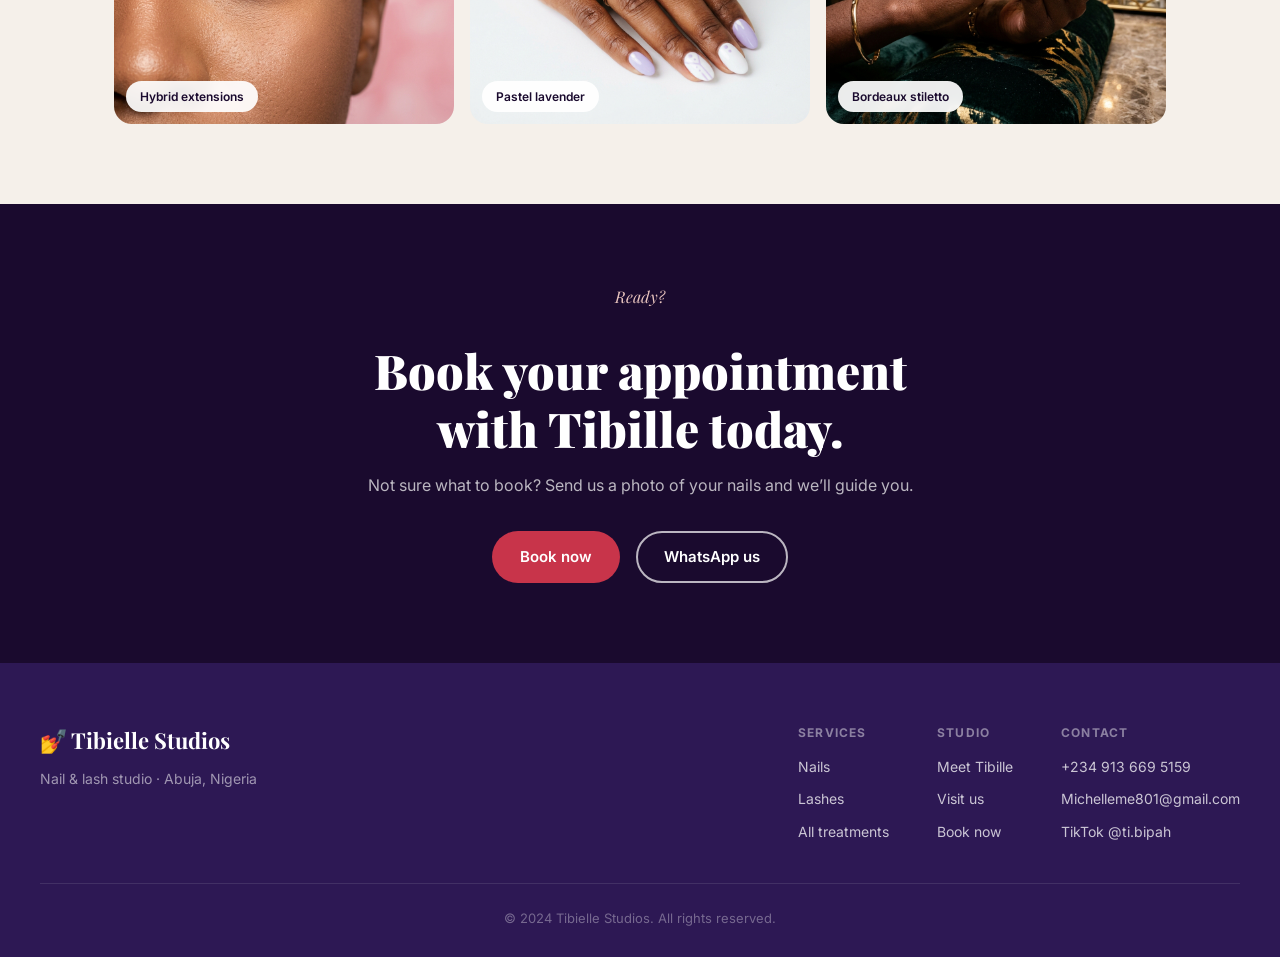
==== commit 0d1ccbf4: "Update artist name to Tibille, keep email Michelleme801@gmail.com" ====
--- a/artist.html
+++ b/artist.html
@@ -3,8 +3,8 @@
 <head>
   <meta charset="UTF-8"/>
   <meta name="viewport" content="width=device-width, initial-scale=1.0"/>
-  <title>Meet Michelle – Tibielle Studios Abuja</title>
-  <meta name="description" content="Meet Michelle, the owner and nail and lash artist behind Tibielle Studios Abuja. Over 6 years of experience in gel nails, nail art, and lash extensions."/>
+  <title>Meet Tibille – Tibielle Studios Abuja</title>
+  <meta name="description" content="Meet Tibille, the owner and nail and lash artist behind Tibielle Studios Abuja. Over 6 years of experience in gel nails, nail art, and lash extensions."/>
   <link rel="preconnect" href="https://fonts.googleapis.com"/>
   <link rel="preconnect" href="https://fonts.gstatic.com" crossorigin/>
   <link href="https://fonts.googleapis.com/css2?family=Playfair+Display:ital,wght@0,400;0,700;0,900;1,400;1,700&family=Inter:wght@300;400;500;600&display=swap" rel="stylesheet"/>
@@ -38,17 +38,17 @@
   <div class="artist-page">
     <div class="artist-page-hero">
       <div class="artist-page-badge">
-        <span class="monogram-letter">M</span>
-        <h3>Michelle</h3>
+        <span class="monogram-letter">T</span>
+        <h3>Tibille</h3>
         <p>Boutique Nail &amp; Lash Specialist<br/>Tibielle Studios &middot; Abuja</p>
       </div>
       <div class="artist-page-info">
         <p class="section-eyebrow">The artist</p>
-        <h1>Michelle</h1>
+        <h1>Tibille</h1>
         <p class="artist-role-tag">Owner &amp; nail and lash artist</p>
         <p class="artist-avail">Available Tue &ndash; Sat</p>
         <p class="artist-bio-long">
-          Michelle is the heart and soul of Tibielle Studios. With over 6 years of experience in nail artistry and lash services, she has built a reputation across Abuja for her incredible attention to detail, her warm personality, and her ability to make every client feel truly pampered.
+          Tibille is the heart and soul of Tibielle Studios. With over 6 years of experience in nail artistry and lash services, she has built a reputation across Abuja for her incredible attention to detail, her warm personality, and her ability to make every client feel truly pampered.
         </p>
         <p class="artist-bio-long">
           She trained in professional nail techniques including gel, acrylics, BIAB, and advanced nail art — from minimalist florals to bold 3D designs. On the lash side, she is certified in classic, hybrid, and volume extensions, as well as lash lifts and tints. She founded Tibielle Studios with a clear mission: to bring international-level beauty services to Abuja, with a boutique feel and without the big-salon chaos.
@@ -67,7 +67,7 @@
           <span class="specialty-tag">Hybrid lashes</span>
         </div>
         <div style="display:flex;gap:12px;flex-wrap:wrap;">
-          <a href="mailto:Michelleme801@gmail.com?subject=Booking Request – Tibielle Studios" class="btn-primary">Book with Michelle</a>
+          <a href="mailto:Michelleme801@gmail.com?subject=Booking Request – Tibielle Studios" class="btn-primary">Book with Tibille</a>
           <a href="https://www.tiktok.com/@ti.bipah" target="_blank" rel="noopener noreferrer" class="btn-outline">Follow on TikTok</a>
         </div>
       </div>
@@ -75,7 +75,7 @@
 
     <section style="margin-top:40px;">
       <p class="section-eyebrow">Gallery</p>
-      <h2 class="section-title" style="margin-bottom:32px;">Michelle&rsquo;s recent work.</h2>
+      <h2 class="section-title" style="margin-bottom:32px;">Tibille&rsquo;s recent work.</h2>
       <div class="gallery-grid">
         <div class="gallery-item"><img src="gallery_1.jpg" alt="Chrome silver nails"/><span class="gallery-label">Chrome silver</span></div>
         <div class="gallery-item"><img src="gallery_2.jpg" alt="Nude and gold nails"/><span class="gallery-label">Nude &amp; gold</span></div>
@@ -90,7 +90,7 @@
   <section class="cta-band">
     <div class="cta-content">
       <p class="section-eyebrow">Ready?</p>
-      <h2>Book your appointment<br/>with Michelle today.</h2>
+      <h2>Book your appointment<br/>with Tibille today.</h2>
       <p>Not sure what to book? Send us a photo of your nails and we&rsquo;ll guide you.</p>
       <div class="cta-actions">
         <a href="mailto:Michelleme801@gmail.com?subject=Booking Request – Tibielle Studios" class="btn-primary">Book now</a>
@@ -114,7 +114,7 @@
         </div>
         <div class="footer-col">
           <h5>Studio</h5>
-          <a href="artist.html">Meet Michelle</a>
+          <a href="artist.html">Meet Tibille</a>
           <a href="visit.html">Visit us</a>
           <a href="mailto:Michelleme801@gmail.com?subject=Booking Request">Book now</a>
         </div>
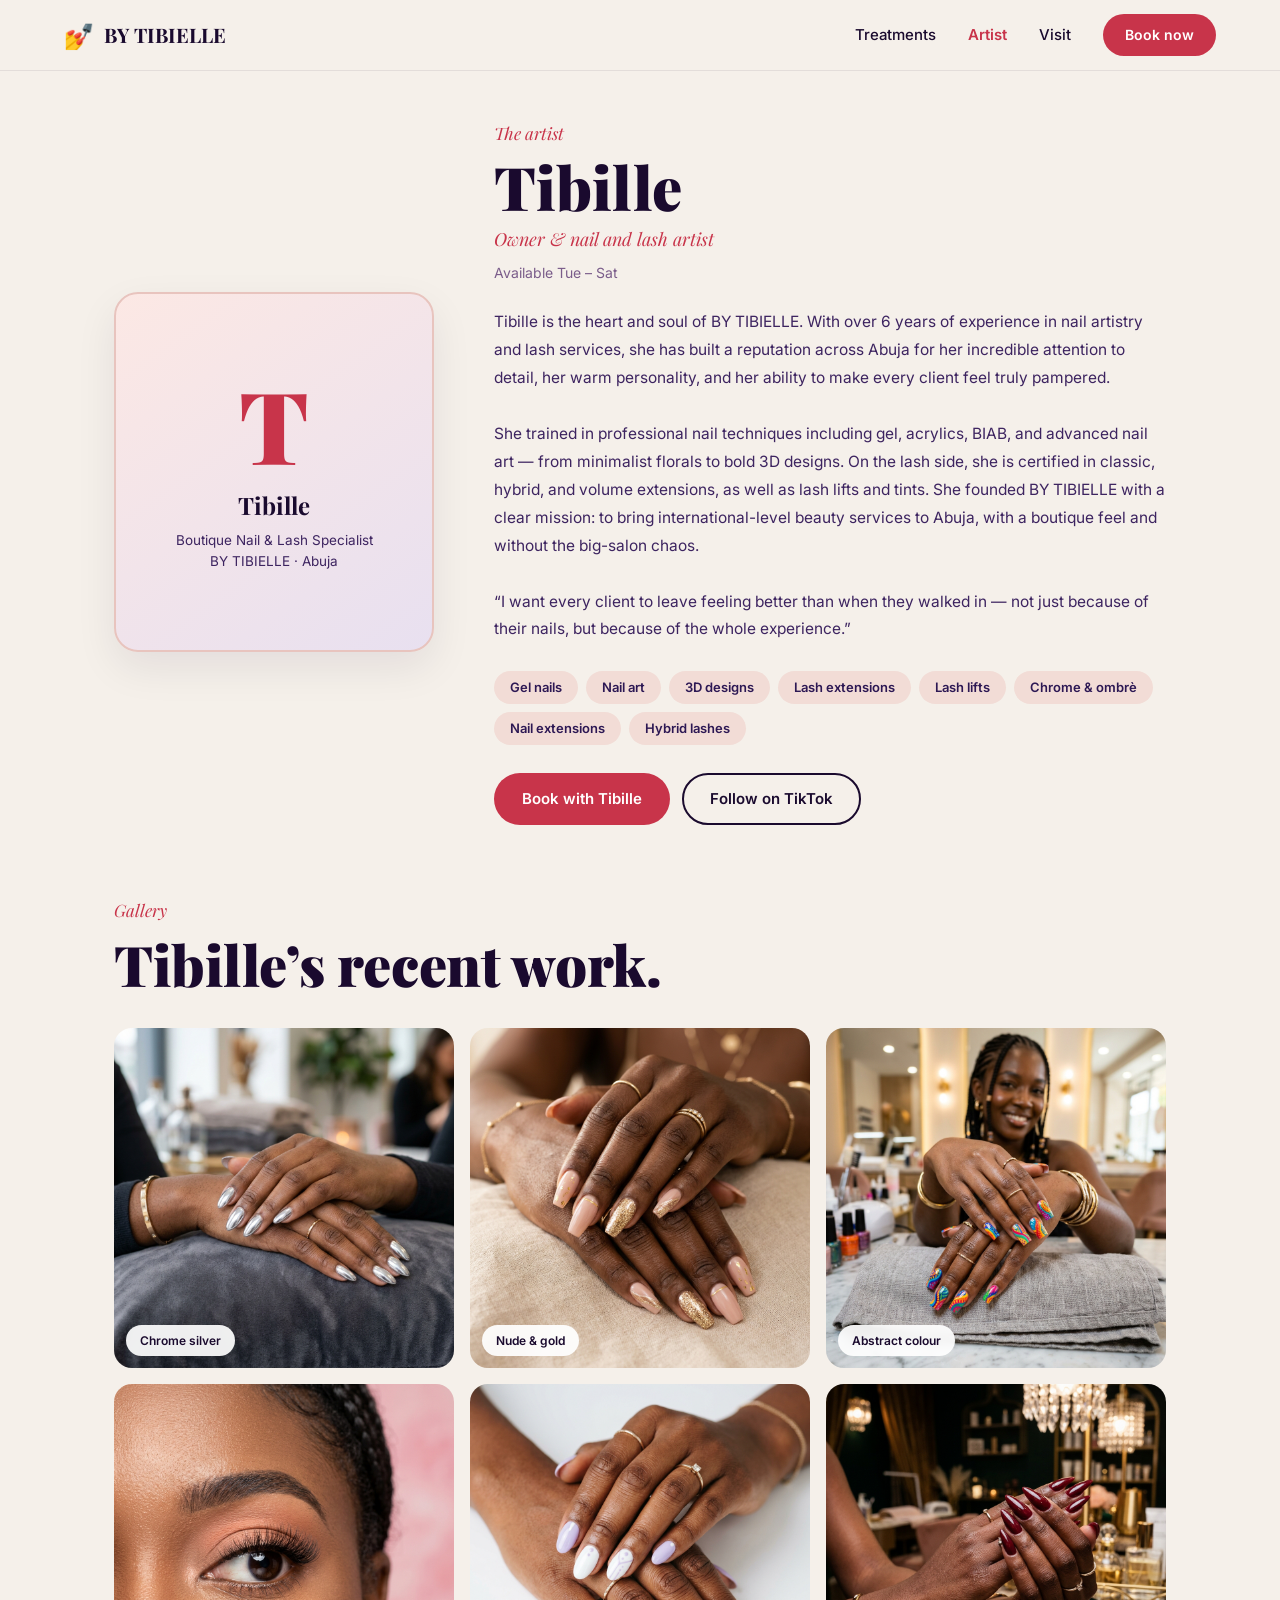
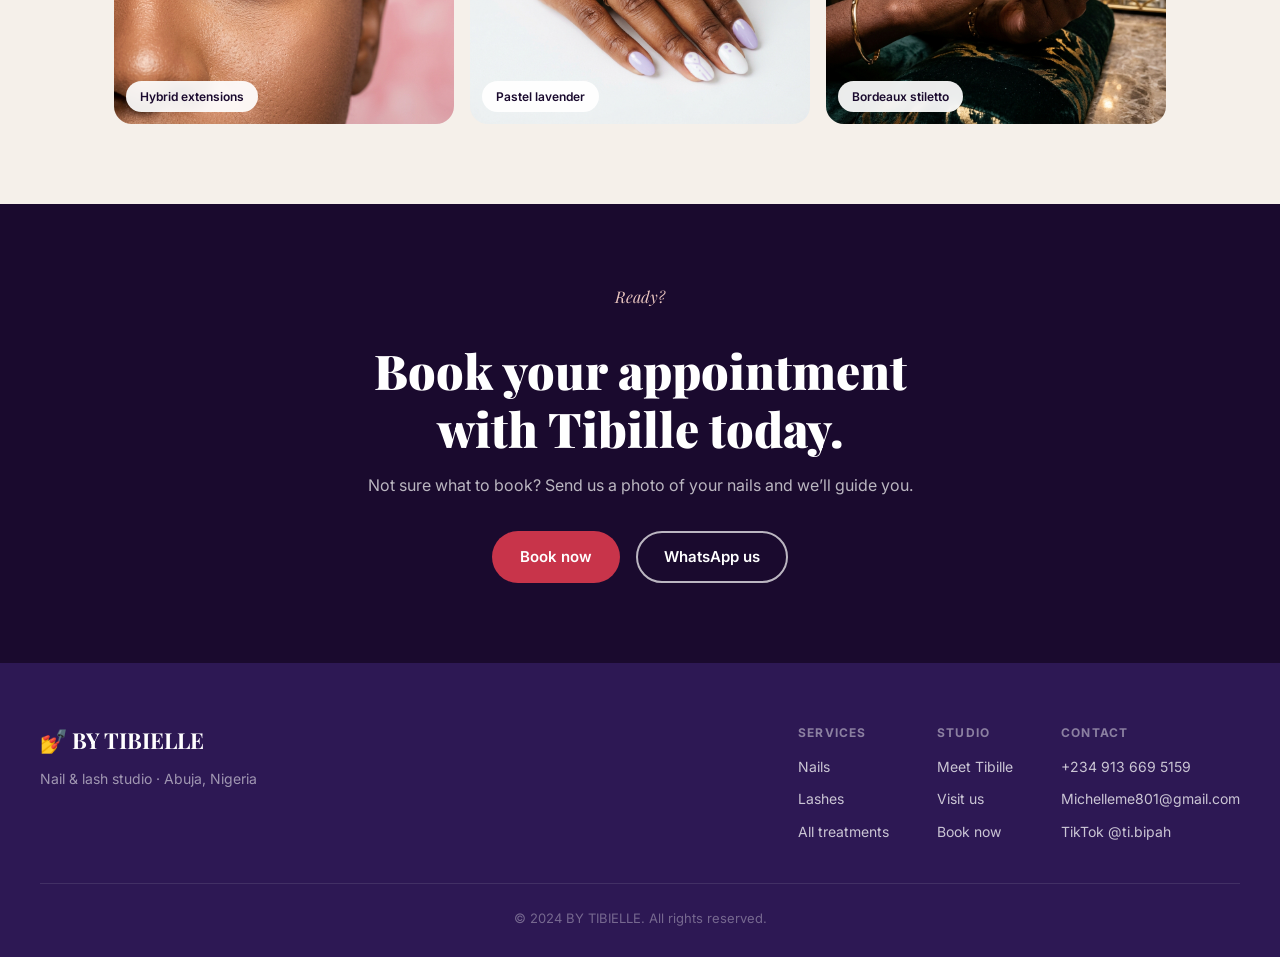
==== commit 8f2bc1fa: "Update brand name to BY TIBIELLE across all pages" ====
--- a/artist.html
+++ b/artist.html
@@ -3,8 +3,8 @@
 <head>
   <meta charset="UTF-8"/>
   <meta name="viewport" content="width=device-width, initial-scale=1.0"/>
-  <title>Meet Tibille – Tibielle Studios Abuja</title>
-  <meta name="description" content="Meet Tibille, the owner and nail and lash artist behind Tibielle Studios Abuja. Over 6 years of experience in gel nails, nail art, and lash extensions."/>
+  <title>Meet Tibille – BY TIBIELLE Abuja</title>
+  <meta name="description" content="Meet Tibille, the owner and nail and lash artist behind BY TIBIELLE Abuja. Over 6 years of experience in gel nails, nail art, and lash extensions."/>
   <link rel="preconnect" href="https://fonts.googleapis.com"/>
   <link rel="preconnect" href="https://fonts.gstatic.com" crossorigin/>
   <link href="https://fonts.googleapis.com/css2?family=Playfair+Display:ital,wght@0,400;0,700;0,900;1,400;1,700&family=Inter:wght@300;400;500;600&display=swap" rel="stylesheet"/>
@@ -15,7 +15,7 @@
     <div class="nav-container">
       <a href="index.html" class="nav-logo">
         <span class="logo-icon">&#x1F485;</span>
-        <span class="logo-text">Tibielle Studios</span>
+        <span class="logo-text">BY TIBIELLE</span>
       </a>
       <div class="nav-links">
         <a href="treatments.html" class="nav-link">Treatments</a>
@@ -40,7 +40,7 @@
       <div class="artist-page-badge">
         <span class="monogram-letter">T</span>
         <h3>Tibille</h3>
-        <p>Boutique Nail &amp; Lash Specialist<br/>Tibielle Studios &middot; Abuja</p>
+        <p>Boutique Nail &amp; Lash Specialist<br/>BY TIBIELLE &middot; Abuja</p>
       </div>
       <div class="artist-page-info">
         <p class="section-eyebrow">The artist</p>
@@ -48,10 +48,10 @@
         <p class="artist-role-tag">Owner &amp; nail and lash artist</p>
         <p class="artist-avail">Available Tue &ndash; Sat</p>
         <p class="artist-bio-long">
-          Tibille is the heart and soul of Tibielle Studios. With over 6 years of experience in nail artistry and lash services, she has built a reputation across Abuja for her incredible attention to detail, her warm personality, and her ability to make every client feel truly pampered.
+          Tibille is the heart and soul of BY TIBIELLE. With over 6 years of experience in nail artistry and lash services, she has built a reputation across Abuja for her incredible attention to detail, her warm personality, and her ability to make every client feel truly pampered.
         </p>
         <p class="artist-bio-long">
-          She trained in professional nail techniques including gel, acrylics, BIAB, and advanced nail art — from minimalist florals to bold 3D designs. On the lash side, she is certified in classic, hybrid, and volume extensions, as well as lash lifts and tints. She founded Tibielle Studios with a clear mission: to bring international-level beauty services to Abuja, with a boutique feel and without the big-salon chaos.
+          She trained in professional nail techniques including gel, acrylics, BIAB, and advanced nail art — from minimalist florals to bold 3D designs. On the lash side, she is certified in classic, hybrid, and volume extensions, as well as lash lifts and tints. She founded BY TIBIELLE with a clear mission: to bring international-level beauty services to Abuja, with a boutique feel and without the big-salon chaos.
         </p>
         <p class="artist-bio-long">
           &ldquo;I want every client to leave feeling better than when they walked in &mdash; not just because of their nails, but because of the whole experience.&rdquo;
@@ -67,7 +67,7 @@
           <span class="specialty-tag">Hybrid lashes</span>
         </div>
         <div style="display:flex;gap:12px;flex-wrap:wrap;">
-          <a href="mailto:Michelleme801@gmail.com?subject=Booking Request – Tibielle Studios" class="btn-primary">Book with Tibille</a>
+          <a href="mailto:Michelleme801@gmail.com?subject=Booking Request – BY TIBIELLE" class="btn-primary">Book with Tibille</a>
           <a href="https://www.tiktok.com/@ti.bipah" target="_blank" rel="noopener noreferrer" class="btn-outline">Follow on TikTok</a>
         </div>
       </div>
@@ -93,7 +93,7 @@
       <h2>Book your appointment<br/>with Tibille today.</h2>
       <p>Not sure what to book? Send us a photo of your nails and we&rsquo;ll guide you.</p>
       <div class="cta-actions">
-        <a href="mailto:Michelleme801@gmail.com?subject=Booking Request – Tibielle Studios" class="btn-primary">Book now</a>
+        <a href="mailto:Michelleme801@gmail.com?subject=Booking Request – BY TIBIELLE" class="btn-primary">Book now</a>
         <a href="https://wa.me/2349136695159" target="_blank" rel="noopener noreferrer" class="btn-outline-light">WhatsApp us</a>
       </div>
     </div>
@@ -102,7 +102,7 @@
   <footer class="footer">
     <div class="footer-top">
       <div class="footer-brand">
-        <a href="index.html" class="footer-logo">&#x1F485; Tibielle Studios</a>
+        <a href="index.html" class="footer-logo">&#x1F485; BY TIBIELLE</a>
         <p>Nail &amp; lash studio &middot; Abuja, Nigeria</p>
       </div>
       <div class="footer-links">
@@ -127,7 +127,7 @@
       </div>
     </div>
     <div class="footer-bottom">
-      <p>&copy; 2024 Tibielle Studios. All rights reserved.</p>
+      <p>&copy; 2024 BY TIBIELLE. All rights reserved.</p>
     </div>
   </footer>
   <script src="main.js"></script>
--- a/style.css
+++ b/style.css
@@ -1,5 +1,5 @@
 /* =============================================
-   TIBIELLE STUDIOS – style.css
+   BY TIBIELLE – style.css
    Nigerian nail & lash studio website
    ============================================= */
 
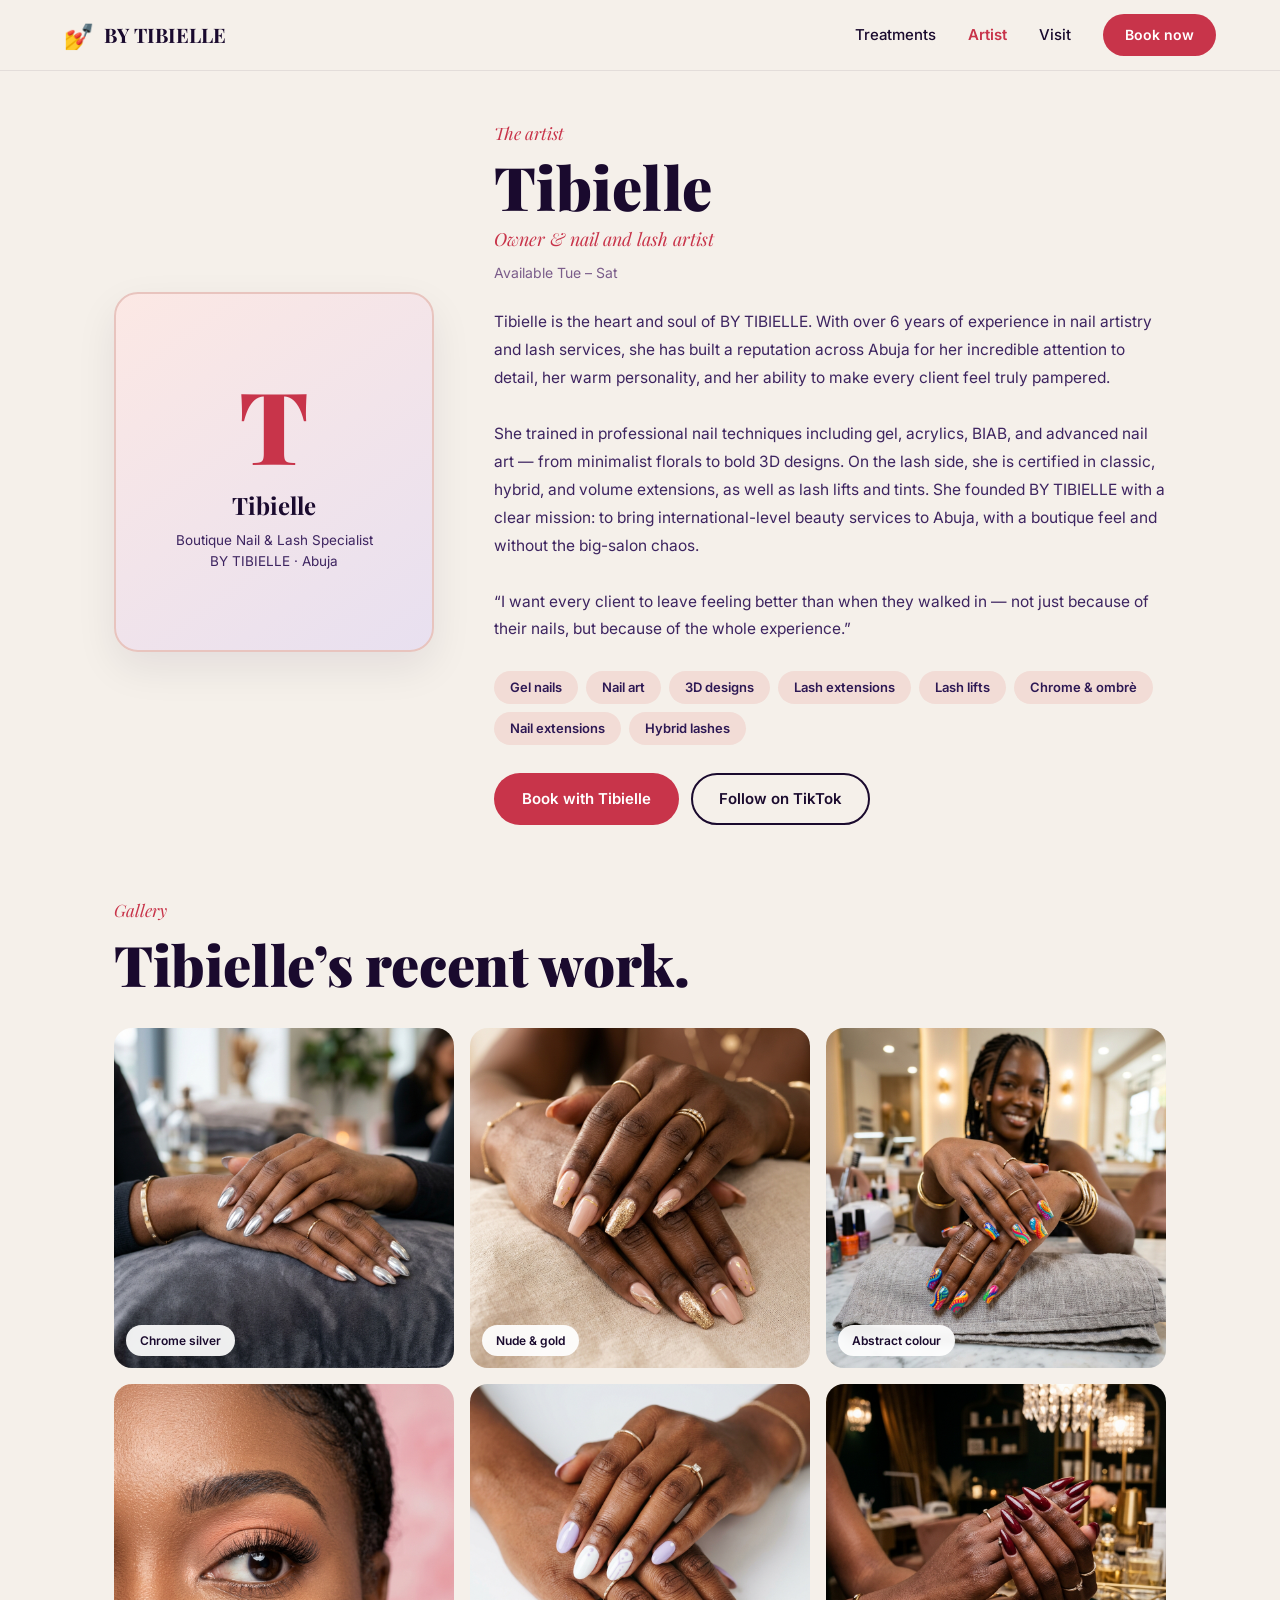
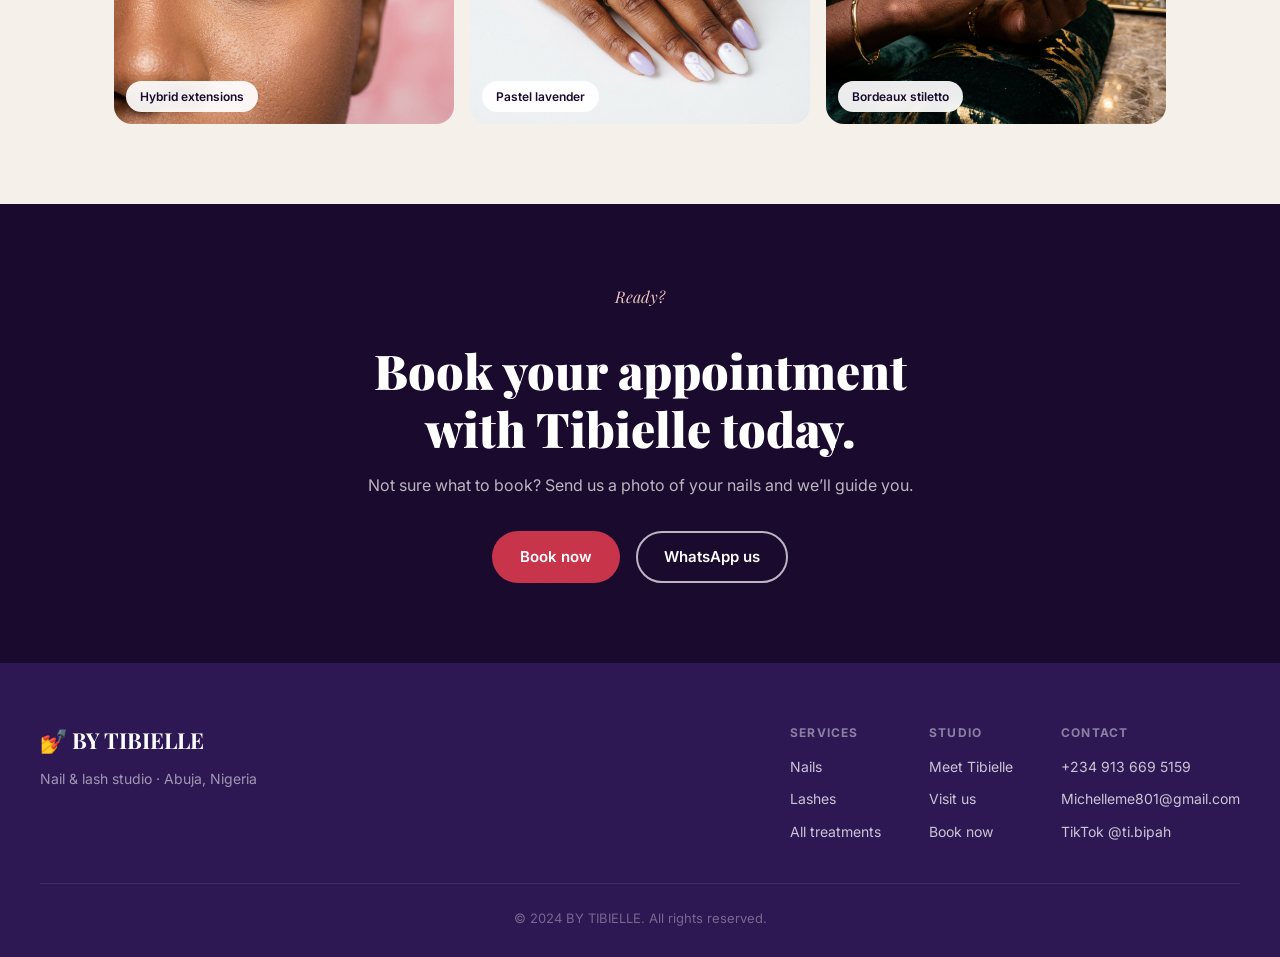
==== commit 728240d4: "Correct artist name spelling to Tibielle" ====
--- a/artist.html
+++ b/artist.html
@@ -3,8 +3,8 @@
 <head>
   <meta charset="UTF-8"/>
   <meta name="viewport" content="width=device-width, initial-scale=1.0"/>
-  <title>Meet Tibille – BY TIBIELLE Abuja</title>
-  <meta name="description" content="Meet Tibille, the owner and nail and lash artist behind BY TIBIELLE Abuja. Over 6 years of experience in gel nails, nail art, and lash extensions."/>
+  <title>Meet Tibielle – BY TIBIELLE Abuja</title>
+  <meta name="description" content="Meet Tibielle, the owner and nail and lash artist behind BY TIBIELLE Abuja. Over 6 years of experience in gel nails, nail art, and lash extensions."/>
   <link rel="preconnect" href="https://fonts.googleapis.com"/>
   <link rel="preconnect" href="https://fonts.gstatic.com" crossorigin/>
   <link href="https://fonts.googleapis.com/css2?family=Playfair+Display:ital,wght@0,400;0,700;0,900;1,400;1,700&family=Inter:wght@300;400;500;600&display=swap" rel="stylesheet"/>
@@ -39,16 +39,16 @@
     <div class="artist-page-hero">
       <div class="artist-page-badge">
         <span class="monogram-letter">T</span>
-        <h3>Tibille</h3>
+        <h3>Tibielle</h3>
         <p>Boutique Nail &amp; Lash Specialist<br/>BY TIBIELLE &middot; Abuja</p>
       </div>
       <div class="artist-page-info">
         <p class="section-eyebrow">The artist</p>
-        <h1>Tibille</h1>
+        <h1>Tibielle</h1>
         <p class="artist-role-tag">Owner &amp; nail and lash artist</p>
         <p class="artist-avail">Available Tue &ndash; Sat</p>
         <p class="artist-bio-long">
-          Tibille is the heart and soul of BY TIBIELLE. With over 6 years of experience in nail artistry and lash services, she has built a reputation across Abuja for her incredible attention to detail, her warm personality, and her ability to make every client feel truly pampered.
+          Tibielle is the heart and soul of BY TIBIELLE. With over 6 years of experience in nail artistry and lash services, she has built a reputation across Abuja for her incredible attention to detail, her warm personality, and her ability to make every client feel truly pampered.
         </p>
         <p class="artist-bio-long">
           She trained in professional nail techniques including gel, acrylics, BIAB, and advanced nail art — from minimalist florals to bold 3D designs. On the lash side, she is certified in classic, hybrid, and volume extensions, as well as lash lifts and tints. She founded BY TIBIELLE with a clear mission: to bring international-level beauty services to Abuja, with a boutique feel and without the big-salon chaos.
@@ -67,7 +67,7 @@
           <span class="specialty-tag">Hybrid lashes</span>
         </div>
         <div style="display:flex;gap:12px;flex-wrap:wrap;">
-          <a href="mailto:Michelleme801@gmail.com?subject=Booking Request – BY TIBIELLE" class="btn-primary">Book with Tibille</a>
+          <a href="mailto:Michelleme801@gmail.com?subject=Booking Request – BY TIBIELLE" class="btn-primary">Book with Tibielle</a>
           <a href="https://www.tiktok.com/@ti.bipah" target="_blank" rel="noopener noreferrer" class="btn-outline">Follow on TikTok</a>
         </div>
       </div>
@@ -75,7 +75,7 @@
 
     <section style="margin-top:40px;">
       <p class="section-eyebrow">Gallery</p>
-      <h2 class="section-title" style="margin-bottom:32px;">Tibille&rsquo;s recent work.</h2>
+      <h2 class="section-title" style="margin-bottom:32px;">Tibielle&rsquo;s recent work.</h2>
       <div class="gallery-grid">
         <div class="gallery-item"><img src="gallery_1.jpg" alt="Chrome silver nails"/><span class="gallery-label">Chrome silver</span></div>
         <div class="gallery-item"><img src="gallery_2.jpg" alt="Nude and gold nails"/><span class="gallery-label">Nude &amp; gold</span></div>
@@ -90,7 +90,7 @@
   <section class="cta-band">
     <div class="cta-content">
       <p class="section-eyebrow">Ready?</p>
-      <h2>Book your appointment<br/>with Tibille today.</h2>
+      <h2>Book your appointment<br/>with Tibielle today.</h2>
       <p>Not sure what to book? Send us a photo of your nails and we&rsquo;ll guide you.</p>
       <div class="cta-actions">
         <a href="mailto:Michelleme801@gmail.com?subject=Booking Request – BY TIBIELLE" class="btn-primary">Book now</a>
@@ -114,7 +114,7 @@
         </div>
         <div class="footer-col">
           <h5>Studio</h5>
-          <a href="artist.html">Meet Tibille</a>
+          <a href="artist.html">Meet Tibielle</a>
           <a href="visit.html">Visit us</a>
           <a href="mailto:Michelleme801@gmail.com?subject=Booking Request">Book now</a>
         </div>
